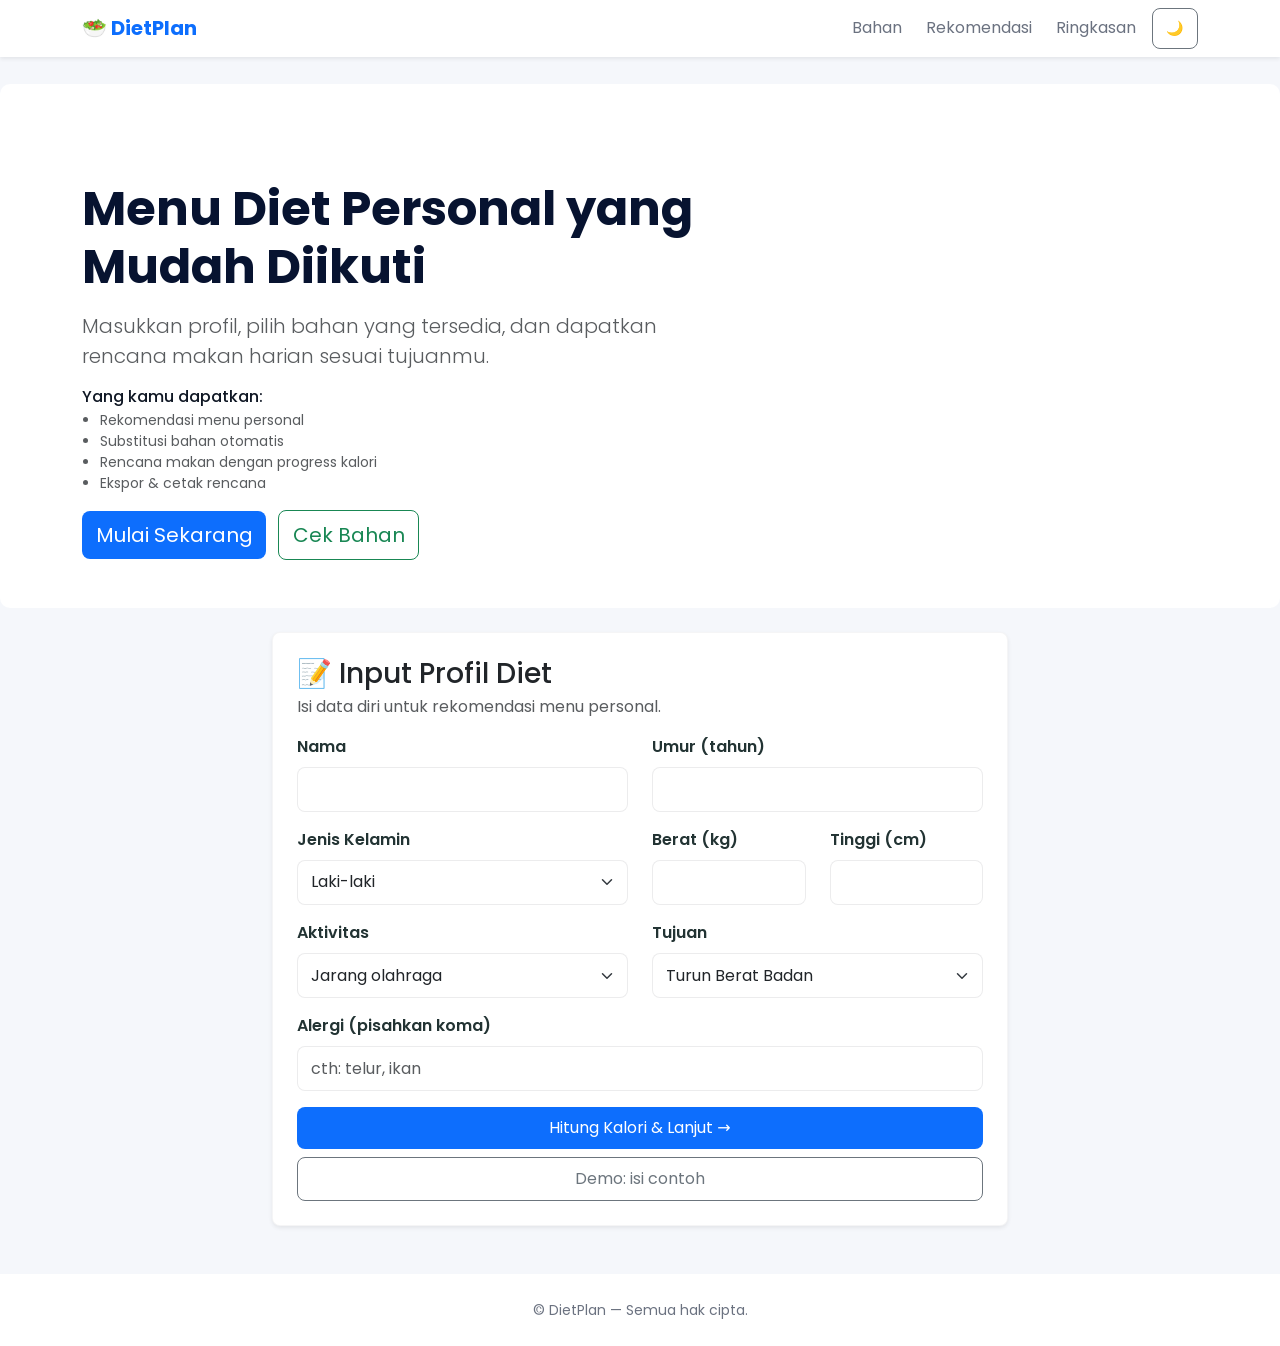
==== index.html @ 5463cc20 "Add files via upload" ====
<!DOCTYPE html>
<html lang="id">
<head>
<meta charset="UTF-8">
<meta name="viewport" content="width=device-width, initial-scale=1.0">
<title>🥗 DietPlan Personal</title>
<link href="https://cdn.jsdelivr.net/npm/bootstrap@5.3.0/dist/css/bootstrap.min.css" rel="stylesheet">
<link rel="stylesheet" href="style.css">
</head>
<body>

<nav class="navbar navbar-expand-lg navbar-light bg-white fixed-top shadow-sm">
  <div class="container">
    <a class="navbar-brand fw-bold text-primary" href="index.html">🥗 DietPlan</a>
    <button class="navbar-toggler" type="button" data-bs-toggle="collapse" data-bs-target="#navMenu">
      <span class="navbar-toggler-icon"></span>
    </button>
    <div class="collapse navbar-collapse" id="navMenu">
      <ul class="navbar-nav ms-auto">
        <li class="nav-item"><a class="nav-link" href="bahan.html">Bahan</a></li>
        <li class="nav-item"><a class="nav-link" href="rekomendasi.html">Rekomendasi</a></li>
        <li class="nav-item"><a class="nav-link" href="ringkasan.html">Ringkasan</a></li>
        <li class="nav-item"><button id="darkToggle" class="btn btn-sm btn-outline-secondary ms-2">🌙</button></li>
      </ul>
    </div>
  </div>
</nav>

<header class="hero py-5">
  <div class="container pt-5">
    <div class="row align-items-center">
      <div class="col-lg-7">
        <h1 class="display-5 mb-3">Menu Diet Personal yang Mudah Diikuti</h1>
        <p class="lead text-muted">Masukkan profil, pilih bahan yang tersedia, dan dapatkan rencana makan harian sesuai tujuanmu.</p>
        <h6 class="mb-1">Yang kamu dapatkan:</h6>
        <ul class="small text-muted" style="padding-left:18px">
          <li>Rekomendasi menu personal</li>
          <li>Substitusi bahan otomatis</li>
          <li>Rencana makan dengan progress kalori</li>
          <li>Ekspor & cetak rencana</li>
        </ul>
        <div class="mt-3">
          <a href="#formProfil" class="btn btn-success btn-lg">Mulai Sekarang</a>
          <a href="bahan.html" class="btn btn-outline-success btn-lg ms-2">Cek Bahan</a>
        </div>
      </div>
    </div>
  </div>
</header>

<div class="container mt-4 mb-5">
  <div class="row justify-content-center">
    <div class="col-md-8">
      <div class="card p-4 shadow-sm">
        <h3 class="mb-1">📝 Input Profil Diet</h3>
        <p class="text-muted mb-3">Isi data diri untuk rekomendasi menu personal.</p>

        <form id="formProfil" novalidate>
          <div id="formErrors" class="small text-danger mb-2" style="display:none"></div>
          <div class="row">
            <div class="col-md-6 mb-3">
              <label class="form-label">Nama</label>
              <input type="text" id="nama" class="form-control" required>
              <div class="invalid-feedback mt-1" id="err-nama" style="display:none">Nama wajib diisi.</div>
            </div>
            <div class="col-md-6 mb-3">
              <label class="form-label">Umur (tahun)</label>
              <input type="number" id="umur" class="form-control" required min="10" max="100">
            </div>
            <div class="col-md-6 mb-3">
              <label class="form-label">Jenis Kelamin</label>
              <select id="jk" class="form-select" required>
                <option value="L">Laki-laki</option>
                <option value="P">Perempuan</option>
              </select>
            </div>
            <div class="col-md-3 mb-3">
              <label class="form-label">Berat (kg)</label>
              <input type="number" step="0.1" id="berat" class="form-control" required>
            </div>
            <div class="col-md-3 mb-3">
              <label class="form-label">Tinggi (cm)</label>
              <input type="number" step="0.1" id="tinggi" class="form-control" required>
            </div>
            <div class="col-md-6 mb-3">
              <label class="form-label">Aktivitas</label>
              <select id="aktivitas" class="form-select" required>
                <option value="rendah">Jarang olahraga</option>
                <option value="ringan">Ringan (1-3x/minggu)</option>
                <option value="sedang">Sedang (3-5x/minggu)</option>
                <option value="berat">Berat (6-7x/minggu)</option>
              </select>
            </div>
            <div class="col-md-6 mb-3">
              <label class="form-label">Tujuan</label>
              <select id="tujuan" class="form-select" required>
                <option value="turun">Turun Berat Badan</option>
                <option value="maintain">Maintain</option>
                <option value="naik">Naik Berat Badan</option>
              </select>
            </div>
            <div class="col-12 mb-3">
              <label class="form-label">Alergi (pisahkan koma)</label>
              <input type="text" id="alergi" class="form-control" placeholder="cth: telur, ikan">
            </div>
          </div>
          <div class="d-grid gap-2">
            <button type="submit" class="btn btn-success w-100">Hitung Kalori & Lanjut →</button>
            <button type="button" id="demoBtn" class="btn btn-outline-secondary">Demo: isi contoh</button>
          </div>
        </form>
      </div>
    </div>
  </div>
</div>

<footer class="site-footer mt-4 py-4 bg-white">
  <div class="container text-center">
    <small>© <span id="footerYear"></span> DietPlan — Semua hak cipta.</small>
  </div>
</footer>

<script src="https://cdn.jsdelivr.net/npm/bootstrap@5.3.0/dist/js/bootstrap.bundle.min.js"></script>
<script src="data.js"></script>
<script src="app.js"></script>
</body>
</html>
---- style.css ----
@import url('https://fonts.googleapis.com/css2?family=Poppins:wght@300;400;600;700&display=swap');

:root{
  --bg: #f5f7fb;
  --surface: #ffffff;
  --muted: #6b7280;
  --primary: #0d6efd;
  --primary-600: #0b5ed7;
  --radius: 10px;
}

*{box-sizing:border-box}

body{
  margin:0;
  font-family: 'Poppins', Inter, system-ui, -apple-system, 'Segoe UI', Roboto, sans-serif;
  background: var(--bg);
  color: #0f1724;
  padding-top:72px;
}

/* ============================================
   DARK MODE
   ============================================ */
html.dark-mode body{background:#0f1724;color:#e8eef7}
html.dark-mode .card, html.dark-mode .navbar{background:#1a2332;color:#e8eef7;border-color:#2a3a4f}
html.dark-mode .text-muted{color:#9aa7b8 !important}
html.dark-mode .form-control, html.dark-mode .form-select{background:#0f1724;color:#e8eef7;border-color:#2a3a4f}
html.dark-mode .list-group-item{background:#1a2332;color:#e8eef7;border-color:#2a3a4f}
html.dark-mode .hero{background:#1a2332}
html.dark-mode .hero .display-5{color:#e8eef7}
html.dark-mode .badge-kalori{background:#0f1724;color:#e8eef7;border-color:#2a3a4f}

/* ============================================
   NAVBAR
   ============================================ */
.navbar{background:#fff;box-shadow:0 6px 18px rgba(15,23,36,0.06)}
.navbar .navbar-brand{font-weight:700}
.navbar .nav-link{color:var(--muted);margin-left:8px}
.navbar .nav-link.active, .navbar .nav-link:hover{color:var(--primary)}

/* ============================================
   HERO
   ============================================ */
.hero{background:var(--surface);border-radius:var(--radius);padding:28px;margin:12px 0}
.hero .display-5{font-weight:700;color:#071330;margin-bottom:8px}
.hero .lead{color:var(--muted);margin-bottom:16px}

/* ============================================
   CARD
   ============================================ */
.card{background:var(--surface);border-radius:calc(var(--radius) - 2px);box-shadow:0 8px 24px rgba(15,23,36,0.04);border:1px solid rgba(15,23,36,0.04)}
.card.p-4{padding:20px}

/* ============================================
   FORM
   ============================================ */
.form-label{color:#233;font-weight:600}
.form-control, .form-select{border-radius:8px;border:1px solid rgba(15,23,36,0.08);padding:.6rem .8rem}
.form-control:focus, .form-select:focus{box-shadow:0 10px 30px rgba(13,110,253,0.06);border-color:var(--primary)}
.form-control.is-invalid{border-color:#dc3545}
.invalid-feedback{color:#dc3545}

/* ============================================
   BUTTONS
   ============================================ */
.btn{border-radius:8px;padding:.55rem .85rem;transition:all .2s ease}
.btn-primary, .btn-success{background:var(--primary);border:none;color:#fff}
.btn-primary:hover, .btn-success:hover{background:var(--primary-600);transform:translateY(-2px);box-shadow:0 8px 22px rgba(13,110,253,0.15)}

/* ============================================
   BADGE KALORI
   ============================================ */
.badge-kalori{background:#fff;border:1px solid rgba(15,23,36,0.06);color:#0f1724;padding:6px 10px;border-radius:999px;font-weight:600}

/* ============================================
   MENU CARD
   ============================================ */
.menu-card{display:flex;flex-direction:column;gap:8px;padding:16px;position:relative;transition:transform .2s ease, box-shadow .2s ease}
.menu-card:hover{transform:translateY(-4px);box-shadow:0 12px 30px rgba(15,23,36,0.08)}
.menu-card h5{margin:0;font-size:1.05rem}
.menu-card .skor{font-weight:700;color:var(--primary)}

.menu-thumb-wrap{
  width:96px;height:72px;
  background-size:cover;background-position:center;
  border-radius:8px;flex:0 0 96px;
  box-shadow:0 6px 18px rgba(2,6,23,0.06);
  border:1px solid rgba(15,23,36,0.03);
  background-color:#e8eef7;
}

/* ============================================
   SKOR PROGRESS
   ============================================ */
.skor-progress{height:4px;background:rgba(13,110,253,0.1);border-radius:4px;margin:6px 0 10px;overflow:hidden}
.skor-bar{height:100%;background:linear-gradient(90deg,#0d6efd,#4da6ff);transition:width .8s cubic-bezier(.2,.7,.3,1);border-radius:4px}

/* ============================================
   SAVE BUTTON
   ============================================ */
.save-btn{background:#ffd966;color:#08121a;border-radius:8px;padding:.45rem .7rem;font-weight:700;border:1px solid rgba(0,0,0,0.04)}
.save-btn:hover{transform:translateY(-2px)}

/* ============================================
   CONFETTI
   ============================================ */
.confetti-piece{position:fixed;width:8px;height:8px;border-radius:2px;opacity:0.95;pointer-events:none;z-index:9999;will-change:transform,opacity}

/* ============================================
   ANIMATIONS
   ============================================ */
.fade-in{animation:fadeIn .5s ease both}
@keyframes fadeIn{from{opacity:0;transform:translateY(10px)}to{opacity:1;transform:translateY(0)}}

.menu-card{animation:cardIn .4s ease both}
@keyframes cardIn{from{opacity:0;transform:translateY(15px) scale(.98)}to{opacity:1;transform:translateY(0) scale(1)}}

/* ============================================
   FOOTER
   ============================================ */
footer.site-footer{padding:18px 0;color:var(--muted);text-align:center}

/* ============================================
   PLAN ITEM
   ============================================ */
.plan-thumb{width:64px;height:48px;object-fit:cover;border-radius:6px;border:1px solid rgba(15,23,36,0.04);margin-right:12px}
.plan-item{display:flex;align-items:center;gap:12px;padding:.6rem .5rem;border-bottom:1px solid rgba(15,23,36,0.05)}
.plan-item:last-child{border-bottom:none}
.plan-item .meta{flex:1}
.plan-item .meta b{display:block}

/* ============================================
   STICKY
   ============================================ */
.sticky-top{position:sticky}

/* ============================================
   RESPONSIVE
   ============================================ */
@media (max-width:992px){
  .hero{padding:20px}
  .col-lg-4{order:2}
  .col-lg-8{order:1}
  .sticky-top{position:static;top:auto}
}
@media (max-width:576px){
  body{padding-top:76px}
  .hero{padding:16px}
  .hero .display-5{font-size:1.4rem}
  .lead{font-size:.95rem}
  .menu-card{padding:12px}
  .menu-thumb-wrap{width:72px;height:54px;flex:0 0 72px}
  .plan-thumb{width:56px;height:42px}
}

/* ============================================
   PRINT
   ============================================ */
@media print{
  body{background:#fff;color:#000}
  nav, .btn, .btn-close, .navbar, .list-group-item, .sticky-top, .modal-footer{display:none !important}
  .container{width:100%;max-width:none;padding:0}
  .card{box-shadow:none;border:none}
}

/* ============================================
   AI MODE PANEL
   ============================================ */
.ai-mode-card {
  background: linear-gradient(135deg, #f0f7ff 0%, #e8f0ff 100%);
  border: 1px solid rgba(13, 110, 253, 0.15);
}
html.dark-mode .ai-mode-card {
  background: linear-gradient(135deg, #1a2332 0%, #1e2a3f 100%);
}
.btn-check:checked + .btn-outline-primary {
  background: var(--primary);
  color: #fff;
  border-color: var(--primary);
  transform: translateY(-1px);
  box-shadow: 0 6px 16px rgba(13, 110, 253, 0.25);
}

/* ============================================
   STAR RATING
   ============================================ */
.star-rating {
  display: inline-flex;
  gap: 2px;
  cursor: pointer;
}
.star {
  font-size: 18px;
  color: #d1d5db;
  transition: transform 0.15s ease, color 0.15s ease;
  user-select: none;
}
.star-filled {
  color: #fbbf24;
}
.star-hover {
  color: #f59e0b;
  transform: scale(1.15);
}
.star:hover {
  transform: scale(1.2);
}

/* ============================================
   XAI (Explainable AI) MODAL
   ============================================ */
.xai-reasons {
  display: flex;
  flex-direction: column;
  gap: 10px;
}
.xai-reason {
  display: flex;
  align-items: flex-start;
  gap: 10px;
  padding: 12px 14px;
  border-radius: 8px;
  font-size: 0.9rem;
  border-left: 4px solid;
}
.xai-icon {
  font-size: 20px;
  flex-shrink: 0;
}
.xai-high {
  background: #ecfdf5;
  border-color: #10b981;
  color: #065f46;
}
.xai-medium {
  background: #fef3c7;
  border-color: #f59e0b;
  color: #78350f;
}
.xai-low {
  background: #fee2e2;
  border-color: #ef4444;
  color: #7f1d1d;
}
html.dark-mode .xai-high { background: #064e3b; color: #a7f3d0; }
html.dark-mode .xai-medium { background: #422006; color: #fcd34d; }
html.dark-mode .xai-low { background: #450a0a; color: #fca5a5; }

/* ============================================
   CHATBOT
   ============================================ */
.chat-messages {
  max-height: 400px;
  min-height: 250px;
  overflow-y: auto;
  padding: 12px;
  background: #f8fafc;
  border-radius: 8px;
  border: 1px solid rgba(15, 23, 36, 0.06);
}
html.dark-mode .chat-messages {
  background: #0f1724;
  border-color: #2a3a4f;
}
.chat-msg {
  margin-bottom: 10px;
  display: flex;
}
.chat-user { justify-content: flex-end; }
.chat-bot, .chat-system { justify-content: flex-start; }
.chat-bubble {
  max-width: 85%;
  padding: 10px 14px;
  border-radius: 12px;
  font-size: 0.92rem;
  line-height: 1.5;
  word-wrap: break-word;
}
.chat-bubble-user {
  background: var(--primary);
  color: #fff;
  border-bottom-right-radius: 4px;
}
.chat-bubble-bot {
  background: #fff;
  color: #0f1724;
  border: 1px solid rgba(15, 23, 36, 0.08);
  border-bottom-left-radius: 4px;
}
html.dark-mode .chat-bubble-bot {
  background: #1a2332;
  color: #e8eef7;
  border-color: #2a3a4f;
}
.chat-bubble-system {
  background: #fef3c7;
  color: #78350f;
  font-size: 0.85rem;
  font-style: italic;
  text-align: center;
  max-width: 100%;
}
html.dark-mode .chat-bubble-system {
  background: #422006;
  color: #fcd34d;
}
#chatInput {
  resize: none;
  border-radius: 8px;
  font-size: 0.9rem;
}
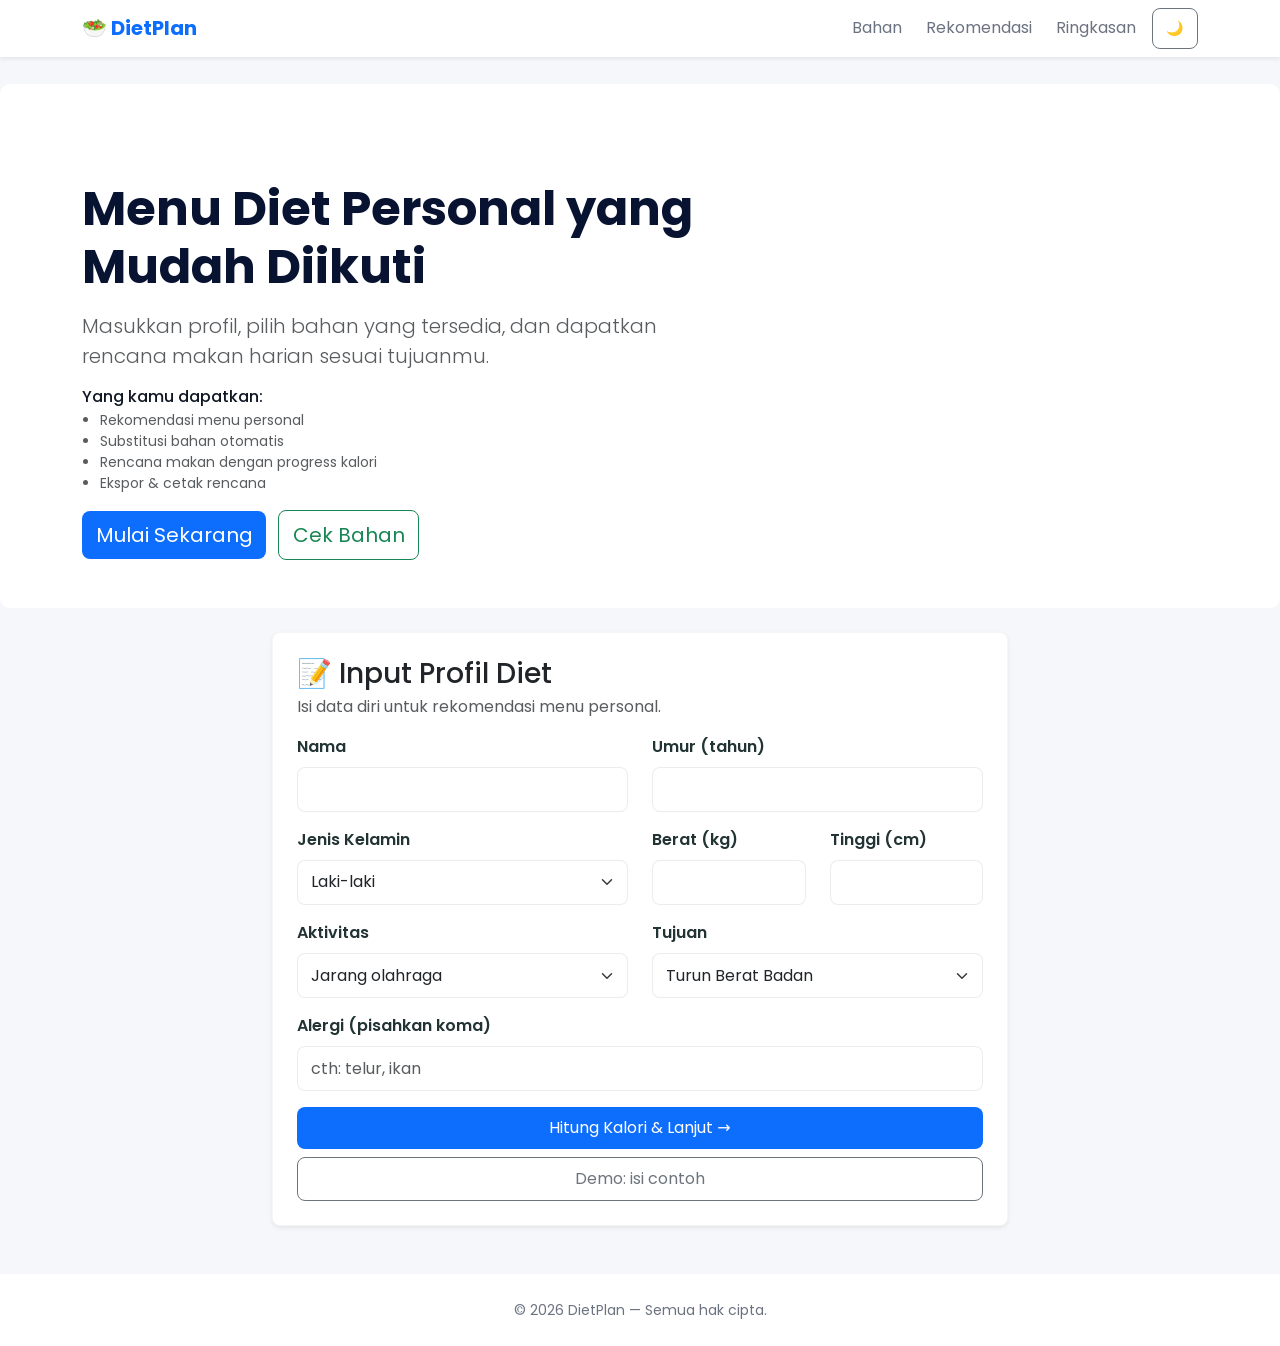
==== commit 017d0f03: "Update index.html" ====
--- a/index.html
+++ b/index.html
@@ -20,7 +20,7 @@
         <li class="nav-item"><a class="nav-link" href="bahan.html">Bahan</a></li>
         <li class="nav-item"><a class="nav-link" href="rekomendasi.html">Rekomendasi</a></li>
         <li class="nav-item"><a class="nav-link" href="ringkasan.html">Ringkasan</a></li>
-        <li class="nav-item"><button id="darkToggle" class="btn btn-sm btn-outline-secondary ms-2">🌙</button></li>
+        <li class="nav-item"><button id="darkToggle" class="btn btn-sm btn-outline-secondary ms-2" type="button">🌙</button></li>
       </ul>
     </div>
   </div>
@@ -122,6 +122,7 @@
 
 <script src="https://cdn.jsdelivr.net/npm/bootstrap@5.3.0/dist/js/bootstrap.bundle.min.js"></script>
 <script src="data.js"></script>
+<script src="ai.js"></script>
 <script src="app.js"></script>
 </body>
-</html>+</html>
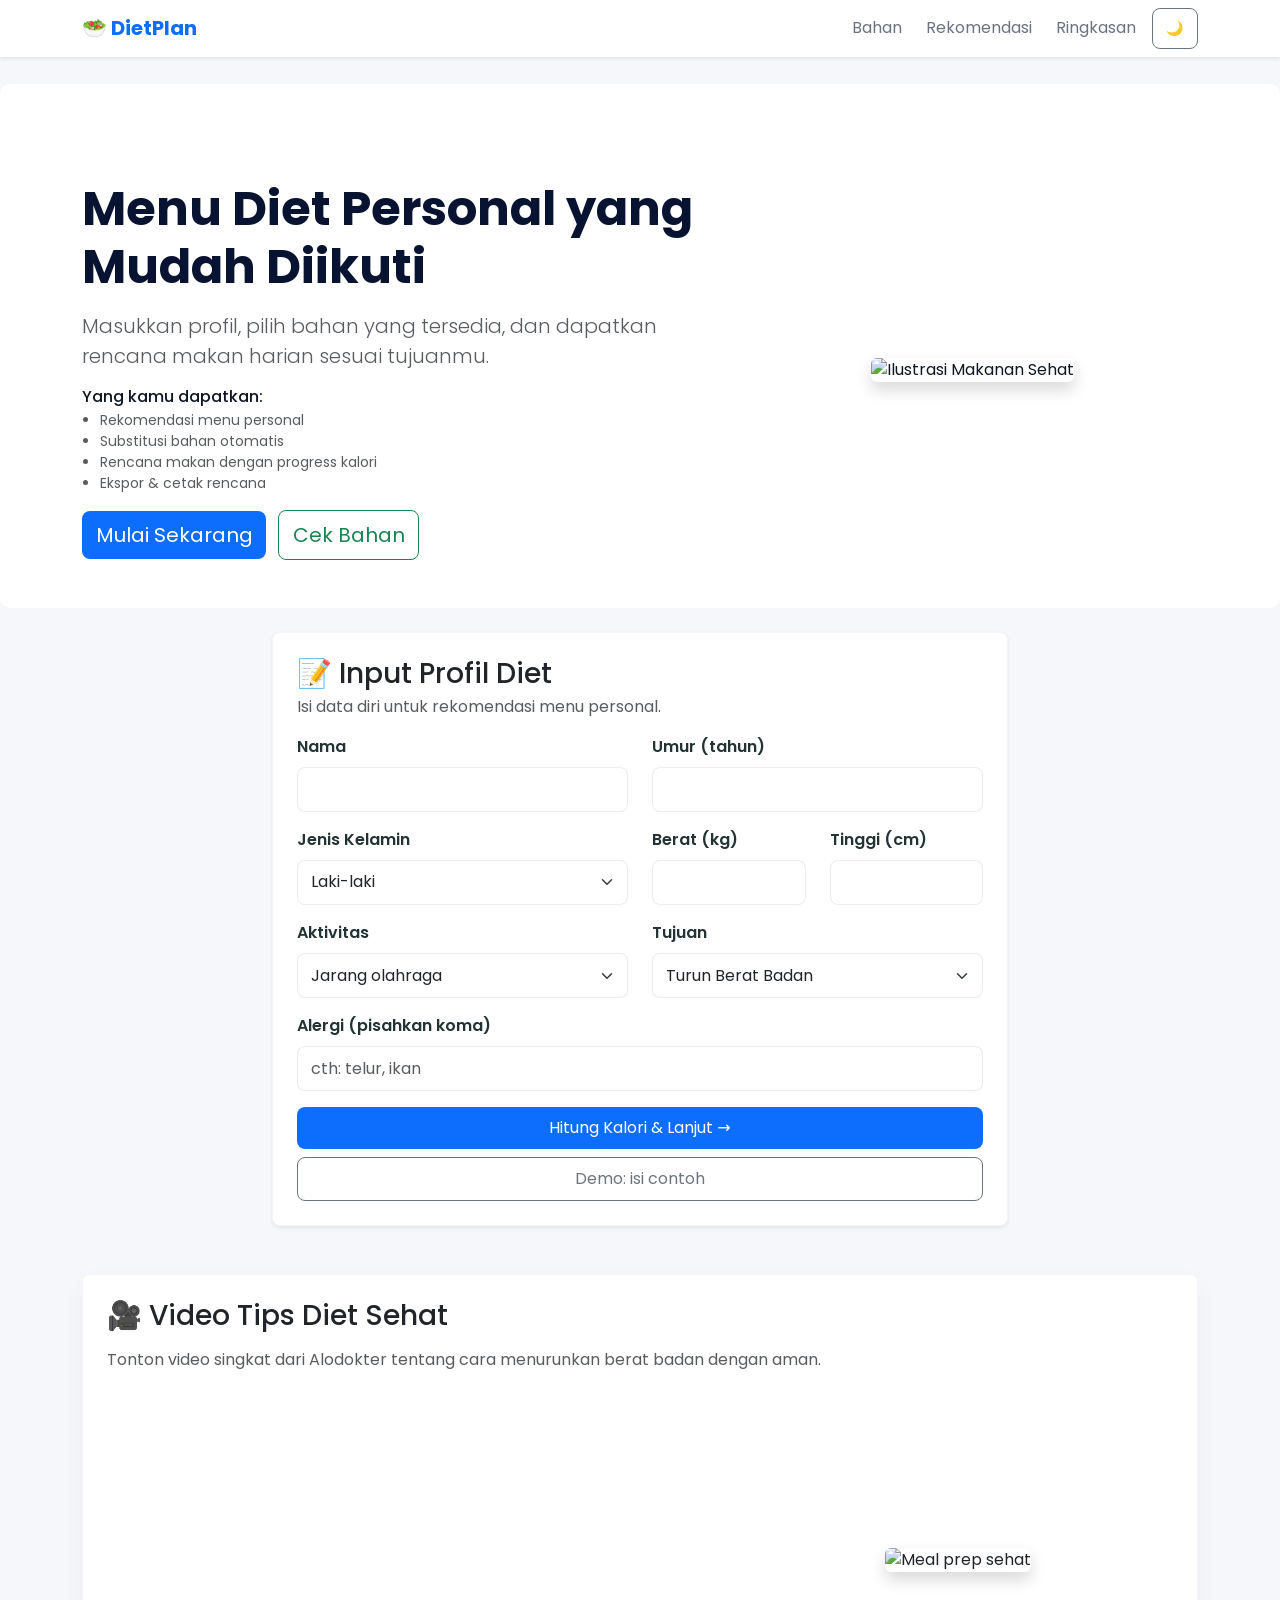
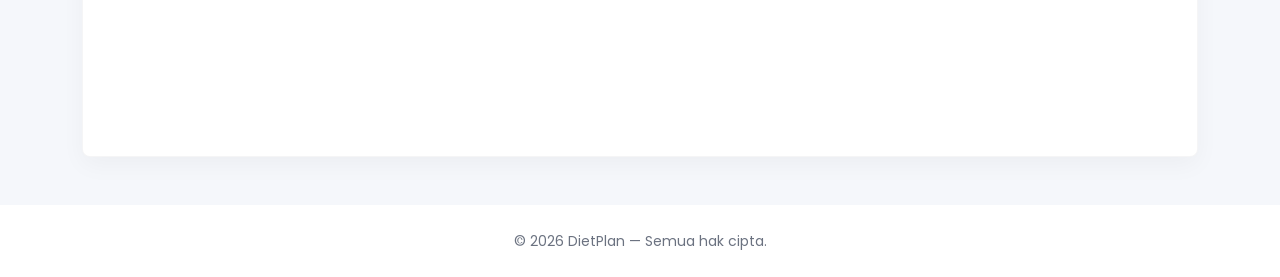
==== commit 72e61234: "Update index.html" ====
--- a/index.html
+++ b/index.html
@@ -43,6 +43,11 @@
           <a href="#formProfil" class="btn btn-success btn-lg">Mulai Sekarang</a>
           <a href="bahan.html" class="btn btn-outline-success btn-lg ms-2">Cek Bahan</a>
         </div>
+      </div>
+      <div class="col-lg-5 text-center mt-4 mt-lg-0">
+        <img src="https://images.unsplash.com/photo-1498837167922-ddd27525d352?w=600&auto=format&fit=crop&q=60"
+             alt="Ilustrasi Makanan Sehat"
+             class="img-fluid rounded shadow">
       </div>
     </div>
   </div>
@@ -114,6 +119,28 @@
   </div>
 </div>
 
+<!-- MULTIMEDIA: VIDEO TIPS DIET -->
+<div class="container my-5">
+  <div class="card p-4">
+    <h3 class="mb-3">🎥 Video Tips Diet Sehat</h3>
+    <p class="text-muted">Tonton video singkat dari Alodokter tentang cara menurunkan berat badan dengan aman.</p>
+    <div class="row align-items-center">
+      <div class="col-lg-7">
+        <div class="ratio ratio-16x9">
+          <iframe src="https://www.youtube.com/embed/0RAaxUoRkr4"
+                  title="7 Cara Mudah Menurunkan Berat Badan"
+                  allowfullscreen></iframe>
+        </div>
+      </div>
+      <div class="col-lg-5 text-center mt-4 mt-lg-0">
+        <img src="https://plus.unsplash.com/premium_photo-1664908219934-61b5eeb7e8ba?w=600&auto=format&fit=crop&q=60"
+             alt="Meal prep sehat"
+             class="img-fluid rounded shadow">
+      </div>
+    </div>
+  </div>
+</div>
+
 <footer class="site-footer mt-4 py-4 bg-white">
   <div class="container text-center">
     <small>© <span id="footerYear"></span> DietPlan — Semua hak cipta.</small>
